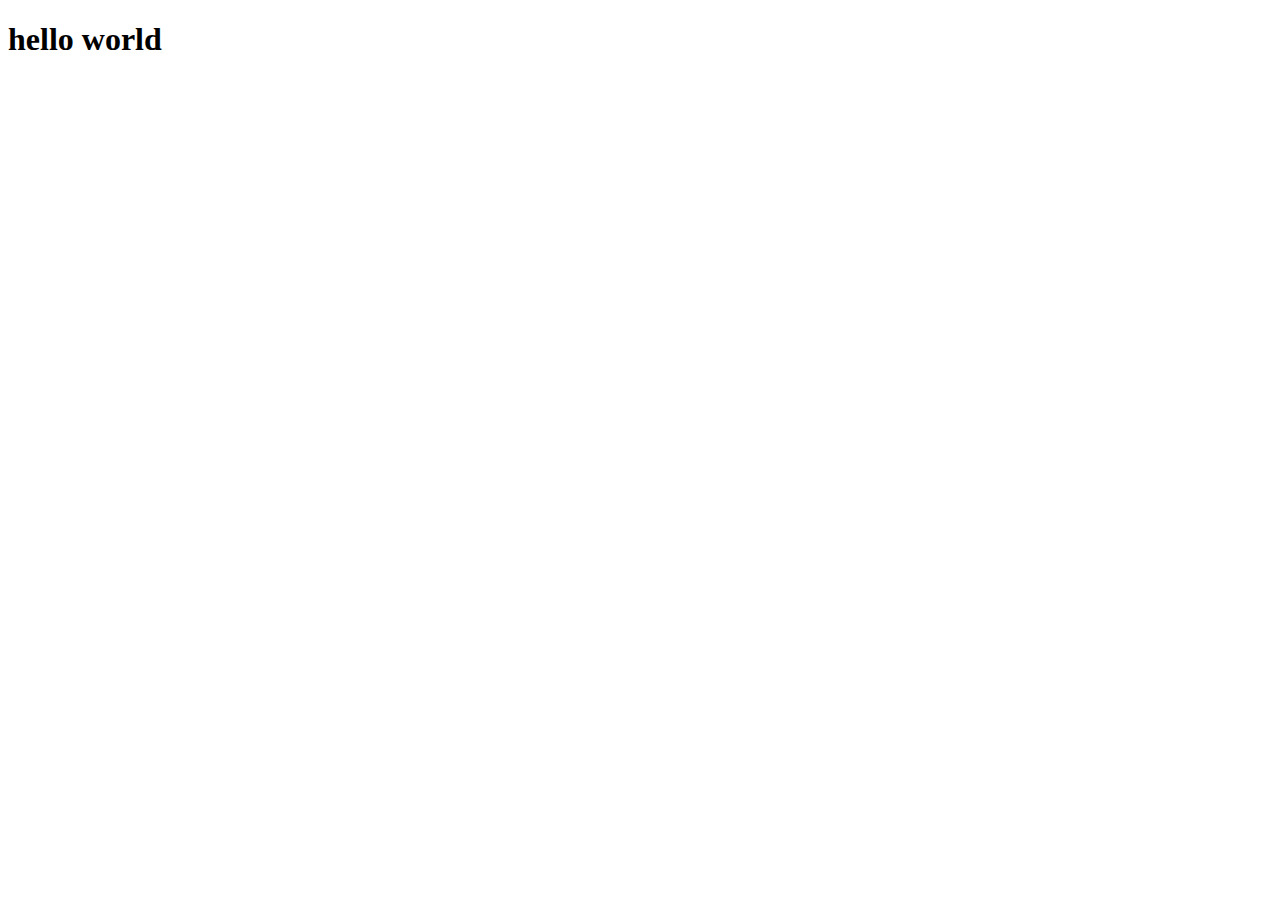
==== index.html @ f180b3b9 "Create index.html" ====
<!DOCTYPE html>
<html lang="en">
<head>
    <meta charset="UTF-8">
    <meta name="viewport" content="width=device-width, initial-scale=1.0">
    <title>Document</title>
</head>
<body>
    <h1>hello world</h1>
    
</body>
</html>
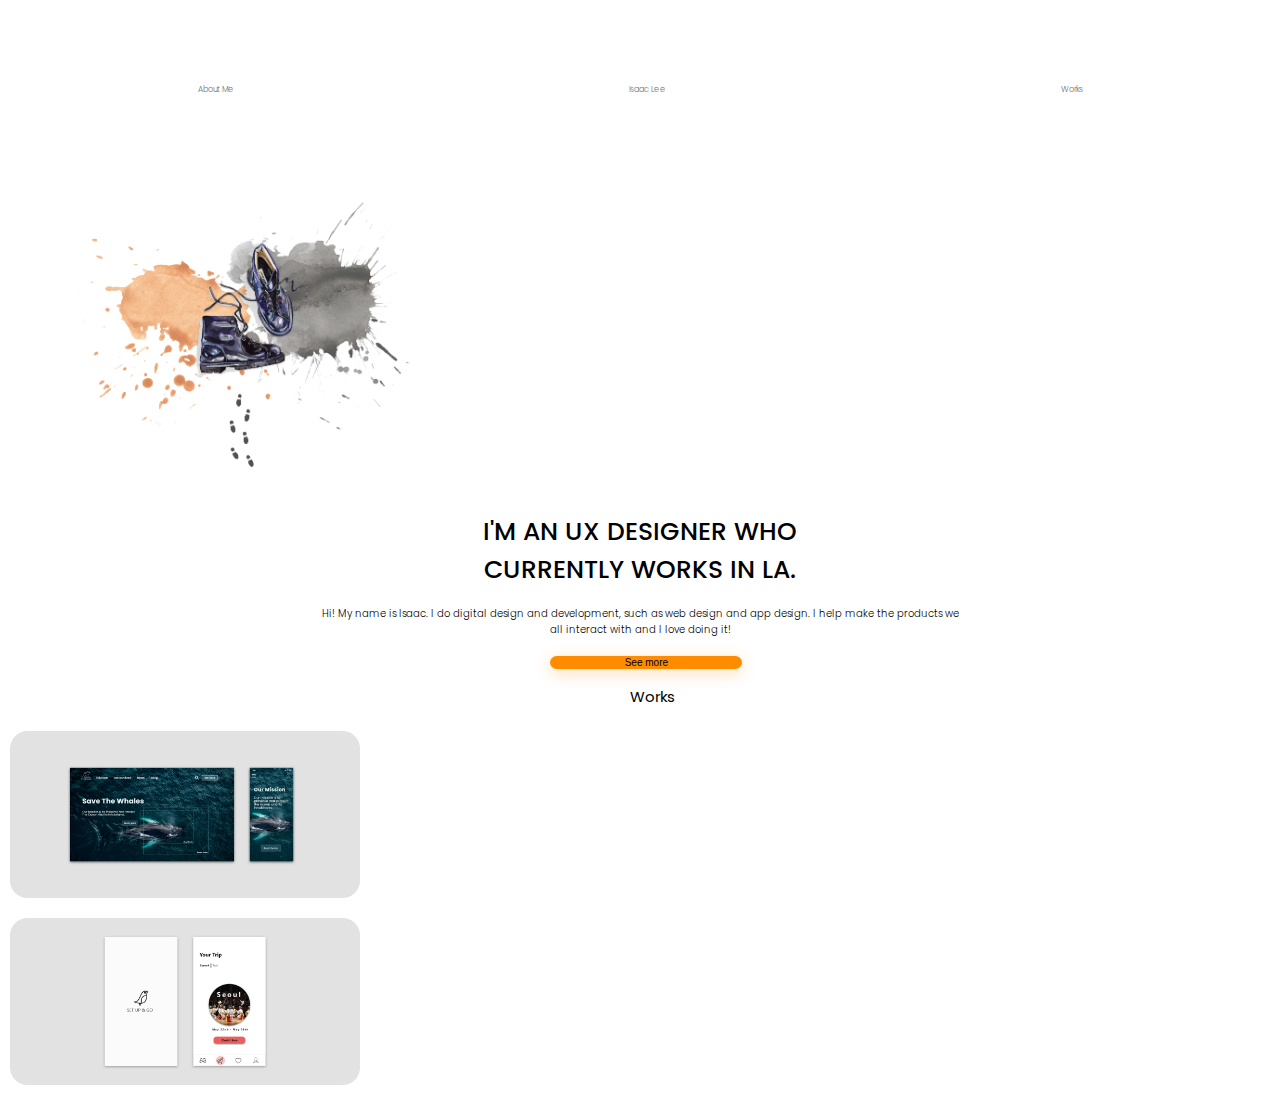
==== commit f1aaacef: "code" ====
--- a/index.html
+++ b/index.html
@@ -1,12 +1,52 @@
 <!DOCTYPE html>
 <html lang="en">
 <head>
-    <meta charset="UTF-8">
-    <meta name="viewport" content="width=device-width, initial-scale=1.0">
-    <title>Document</title>
+	<meta charset="UTF-8">
+	<meta name="viewport" content="width=device-width, initial-scale=1.0">
+	<link rel="stylesheet" href="style.css">
+	<link href="https://fonts.googleapis.com/css2?family=Poppins:ital,wght@0,100;0,200;0,300;0,400;0,500;0,600;0,700;0,800;0,900;1,100;1,200;1,300;1,400;1,500;1,600;1,700;1,800;1,900&display=swap" rel="stylesheet">
+	<title>Isaac's Portfolio</title>
 </head>
+
+
 <body>
-    <h1>hello world</h1>
-    
+	<nav class="gnb-menu">
+		<a href="">About Me</a> 
+		<a href="">Isaac Lee</a>
+		<a href="">Works</a>
+	</nav>
+	
+	<div>
+		<img class="img-hero" src="images/Group 834.png" alt="hero image">
+	</div>
+	
+	<div>
+		<h1>I'M AN UX DESIGNER WHO <br> CURRENTLY WORKS IN LA.</h1>
+		
+		<h3>Hi! My name is Isaac. I do digital design and development, such as web design and app design. I help make the products we all interact with and I love doing it!</h3>
+
+		<button> See more </button>
+
+	</div>
+
+	
+	<div>
+		<h2> Works </h2>
+
+		
+		<img class="img-whales" src="images/Group 5.png" alt="Save the whales">
+		
+		
+	
+	</div> 
+
+	<div>
+		<img class="img-birds"  src='images/Group 6.png' alt="Set up n Go">
+	</div>
+
+	
+
+
+
 </body>
 </html>--- a/style.css
+++ b/style.css
@@ -0,0 +1,116 @@
+body {
+  margin: 0;
+  background: white;
+  font-family: 'Poppins', sans-serif;
+  font-weight: 300;
+
+}
+
+
+.gnb-menu { 
+  display:flex;
+  justify-content: space-around;
+  align-items:center ;
+  height: 20vh;
+  
+  
+}
+
+.gnb-menu a { 
+  font-size: 8px;
+  color: #707070;
+  text-decoration: none;
+  position: relative;
+  padding: 6px 12px;
+}
+.gnb-menu a::after {
+  content: "";
+  position: absolute;
+  bottom: 0;
+  left: 50%;
+  transform: translateX(-50%);
+  width: 0;
+  height: 1px;
+  background: orange;
+  transition: all 0.7s ease-out;
+}
+
+.gnb-menu a:hover::after { 
+  width: 100%;
+
+}
+
+/* images */
+
+.img-hero { 
+  width: 400px;
+  display: block;
+  margin: 20px;
+}
+
+.img-whales { 
+  width: 350px;
+  display: block;
+  padding: 10px;
+  align-items: center;
+  
+}
+
+.img-birds { 
+  width: 350px;
+  display: block;
+  position: static;
+  padding: 10px;
+}
+
+/*Typography*/
+
+h1 { 
+  font-size: 25px;
+  font-weight: 500;
+  text-align: center;
+
+}
+
+h2 { 
+  text-align: center;
+  font-weight: 400;
+  font-size: 15px;
+  margin-left: 2%;
+}
+
+h3 { 
+  font-size: 10px ;
+  font-weight: 350;
+  text-align: center;
+  margin-left: 25%;
+  margin-right: 25%;
+  
+}
+
+
+/*button*/
+
+button { 
+  border-radius: 30px;
+  border: none;
+  color: black;
+  background-color: #ff8c00;
+  font-size: 10px;
+  box-shadow: 0 4px 16px rgba(255, 140, 0, 0.3);
+  width: 15%;
+  margin-left: 43%;
+  margin-right: 35%;
+  transition: 0.7s;
+  outline: none;
+}
+
+button :focus {
+  outline: none;
+}
+
+button:hover {
+  background-color: rgba(255, 72, 0, 0.863);
+  cursor: pointer;
+  box-shadow: 0 2px 4px rgba(255, 140, 0, 0.6);
+ }
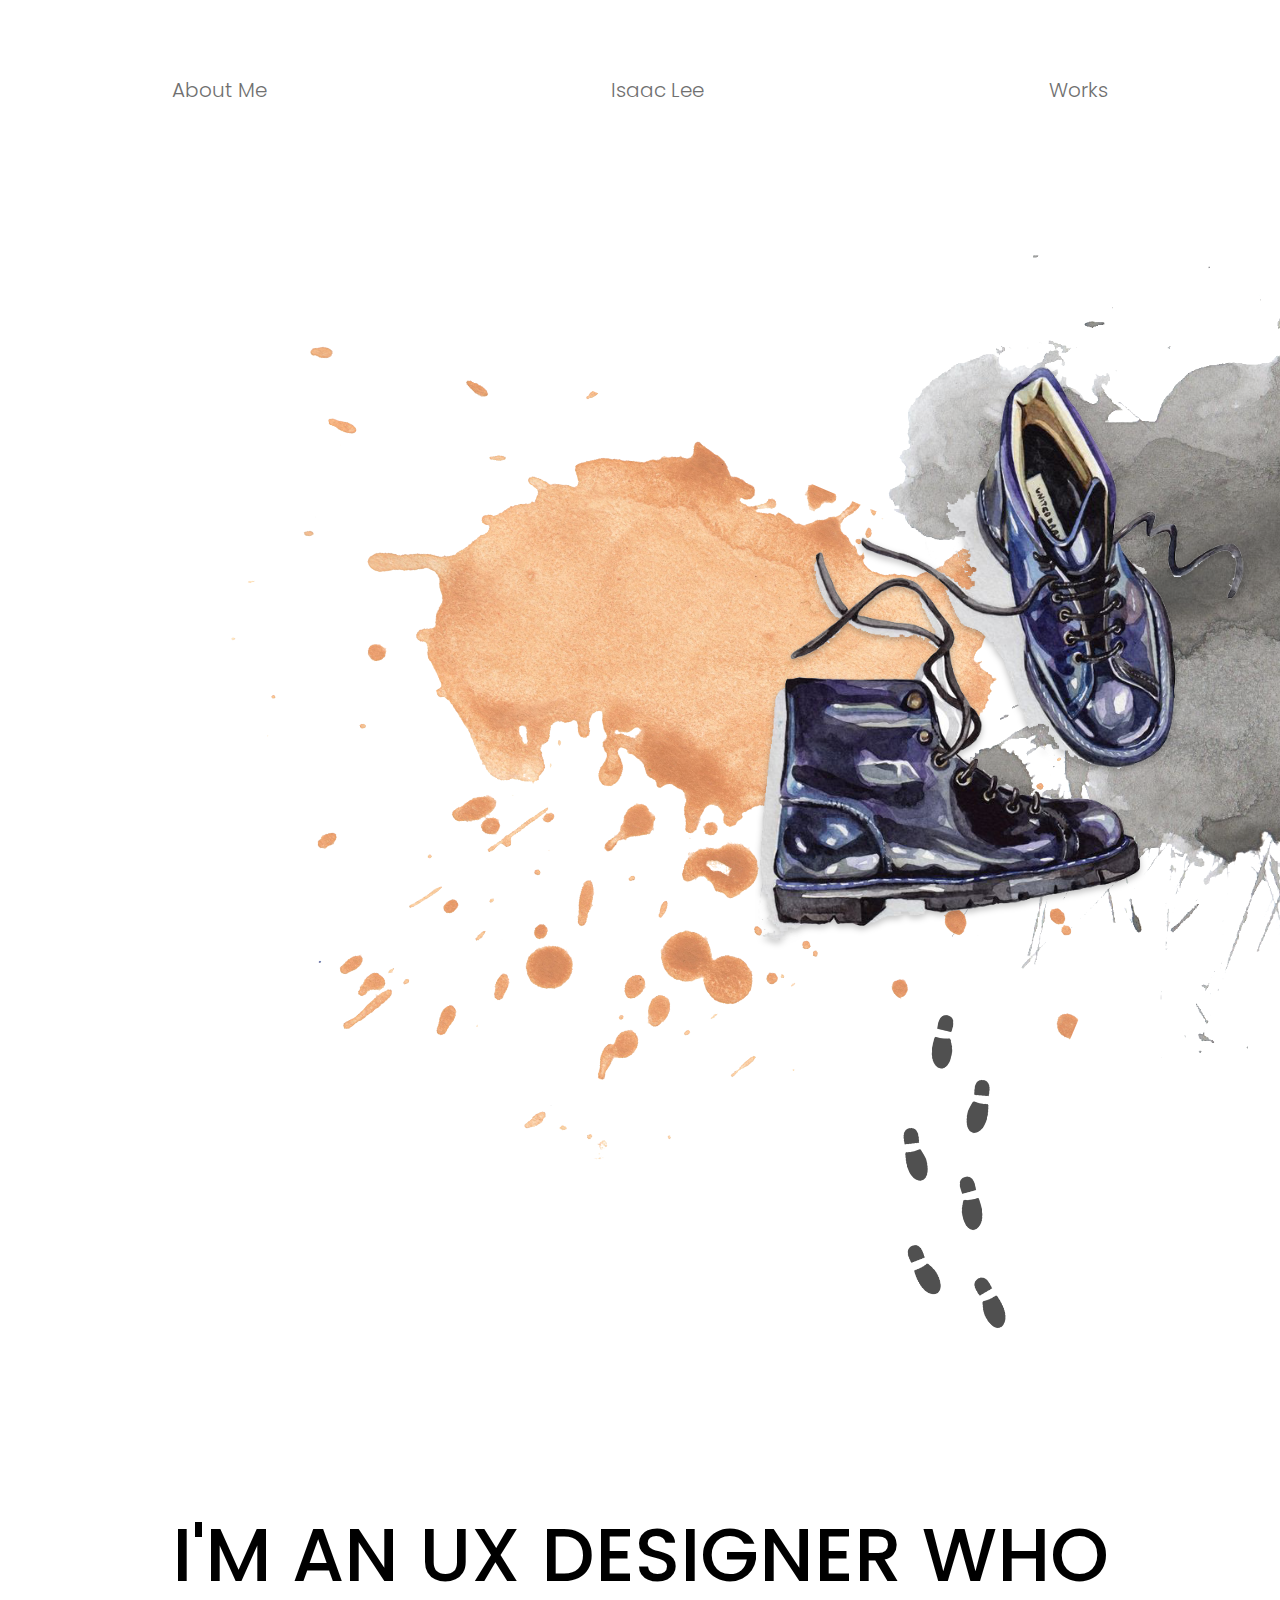
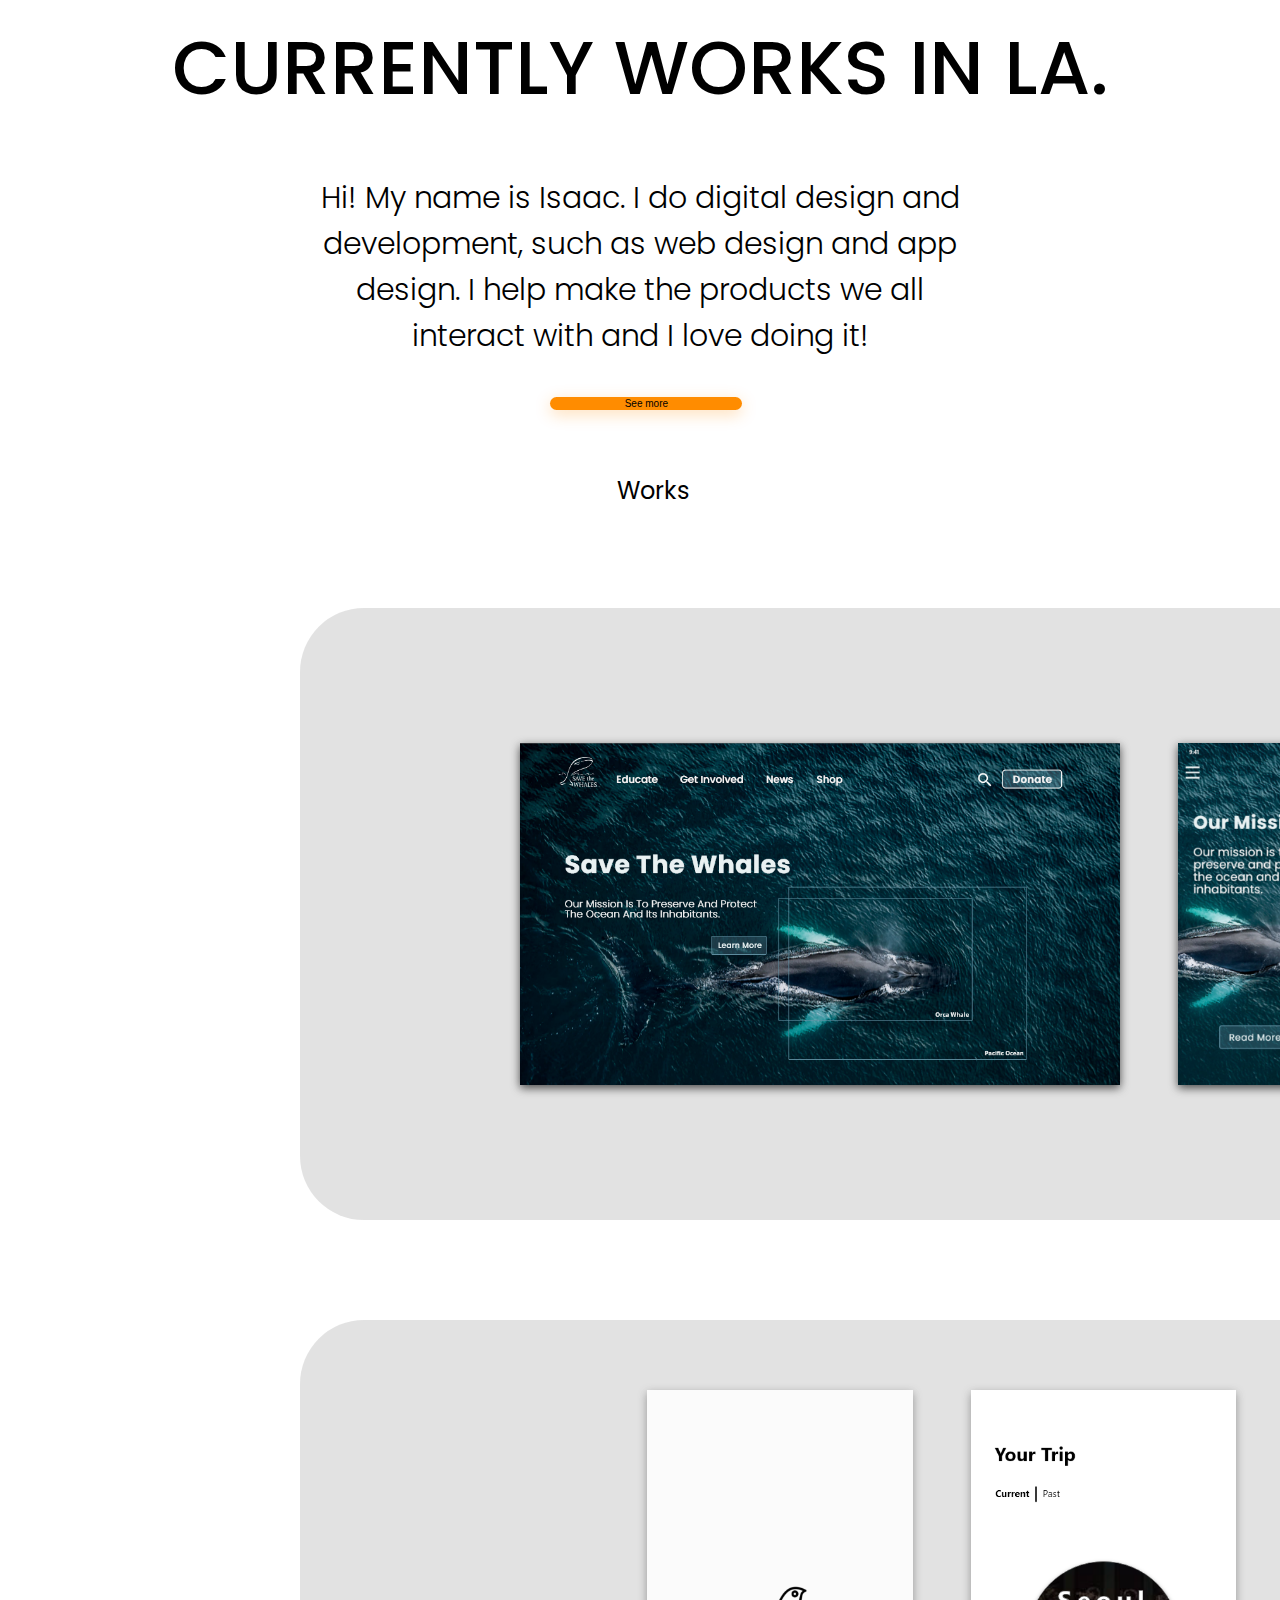
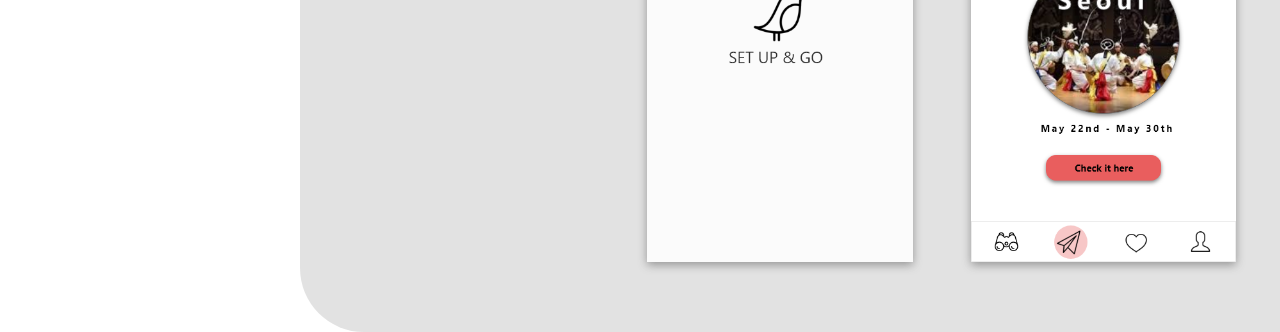
==== commit 6030e77b: "e" ====
--- a/index.html
+++ b/index.html
@@ -3,7 +3,7 @@
 <head>
 	<meta charset="UTF-8">
 	<meta name="viewport" content="width=device-width, initial-scale=1.0">
-	<link rel="stylesheet" href="style.css">
+	<link rel="stylesheet" href="css/styles.css">
 	<link href="https://fonts.googleapis.com/css2?family=Poppins:ital,wght@0,100;0,200;0,300;0,400;0,500;0,600;0,700;0,800;0,900;1,100;1,200;1,300;1,400;1,500;1,600;1,700;1,800;1,900&display=swap" rel="stylesheet">
 	<title>Isaac's Portfolio</title>
 </head>
@@ -28,20 +28,19 @@
 		<button> See more </button>
 
 	</div>
-
+	
 	
 	<div>
 		<h2> Works </h2>
 
+		<img src="images/Group 5.png" alt="Save the whales">
+
+		<img src='images/Group 6.png' alt="Set up n Go">
+	</div>
+	
+	<div>
+
 		
-		<img class="img-whales" src="images/Group 5.png" alt="Save the whales">
-		
-		
-	
-	</div> 
-
-	<div>
-		<img class="img-birds"  src='images/Group 6.png' alt="Set up n Go">
 	</div>
 
 	
--- a/css/styles.css
+++ b/css/styles.css
@@ -0,0 +1,108 @@
+body {
+  margin: 0;
+  background: white;
+  font-family: 'Poppins', sans-serif;
+  font-weight: 300;
+
+}
+
+
+.gnb-menu { 
+  display:flex;
+  justify-content: space-around;
+  align-items:center ;
+  height: 20vh;
+  
+  
+}
+
+.gnb-menu a { 
+  font-size:  20px;
+  color: #707070;
+  text-decoration: none;
+  position: relative;
+  padding: 6px 12px;
+}
+.gnb-menu a::after {
+  content: "";
+  position: absolute;
+  bottom: 0;
+  left: 50%;
+  transform: translateX(-50%);
+  width: 0;
+  height: 2px;
+  background: orange;
+  transition: all 0.5s ease-out;
+}
+
+.gnb-menu a:hover::after { 
+  width: 100%;
+
+}
+
+
+
+/* images */
+
+
+img:not(.img-hero) { 
+  margin-top: 100px;
+  padding-left: 300px;
+  display: flex;
+  justify-content: center;
+  
+
+}
+
+/*Typography*/
+
+h1 { 
+  font-size: 75px;
+  font-weight: 500;
+  text-align: center;
+
+}
+
+h2 { 
+  text-align: center;
+  font-weight: 400;
+  font-size: px;
+  margin-left: 2%;
+  padding-top: 40px;
+}
+
+h3 { 
+  font-size: 30px ;
+  font-weight: 350;
+  text-align: center;
+  margin-left: 25%;
+  margin-right: 25%;
+  
+}
+
+
+/*button*/
+
+button { 
+  border-radius: 30px;
+  border: none;
+  color: black;
+  background-color: #ff8c00;
+  font-size: 10px;
+  box-shadow: 0 4px 16px rgba(255, 140, 0, 0.3);
+  width: 15%;
+  margin-left: 43%;
+  margin-right: 35%;
+  transition: 0.7s;
+  outline: none;
+}
+
+button :focus {
+  outline: none;
+}
+
+button:hover {
+  background-color: rgba(255, 72, 0, 0.863);
+  cursor: pointer;
+  box-shadow: 0 2px 4px rgba(255, 140, 0, 0.6);
+ }
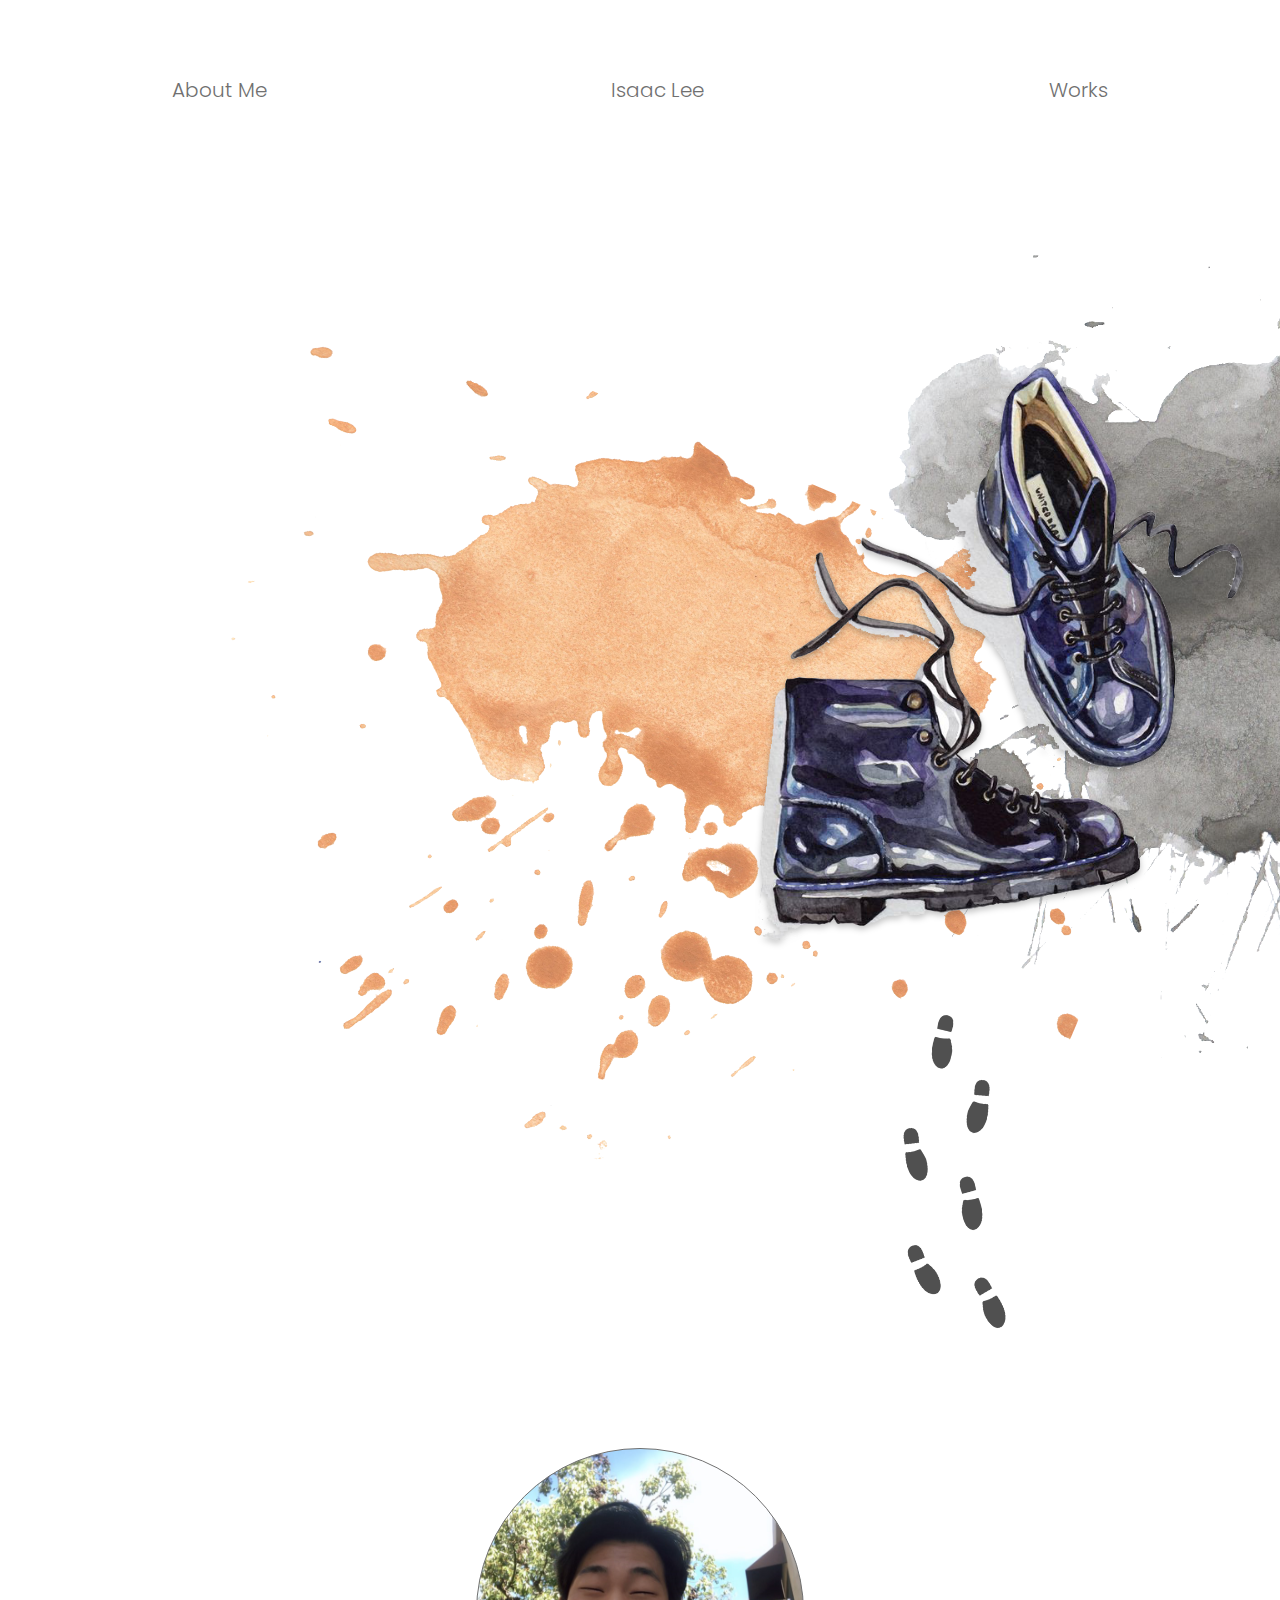
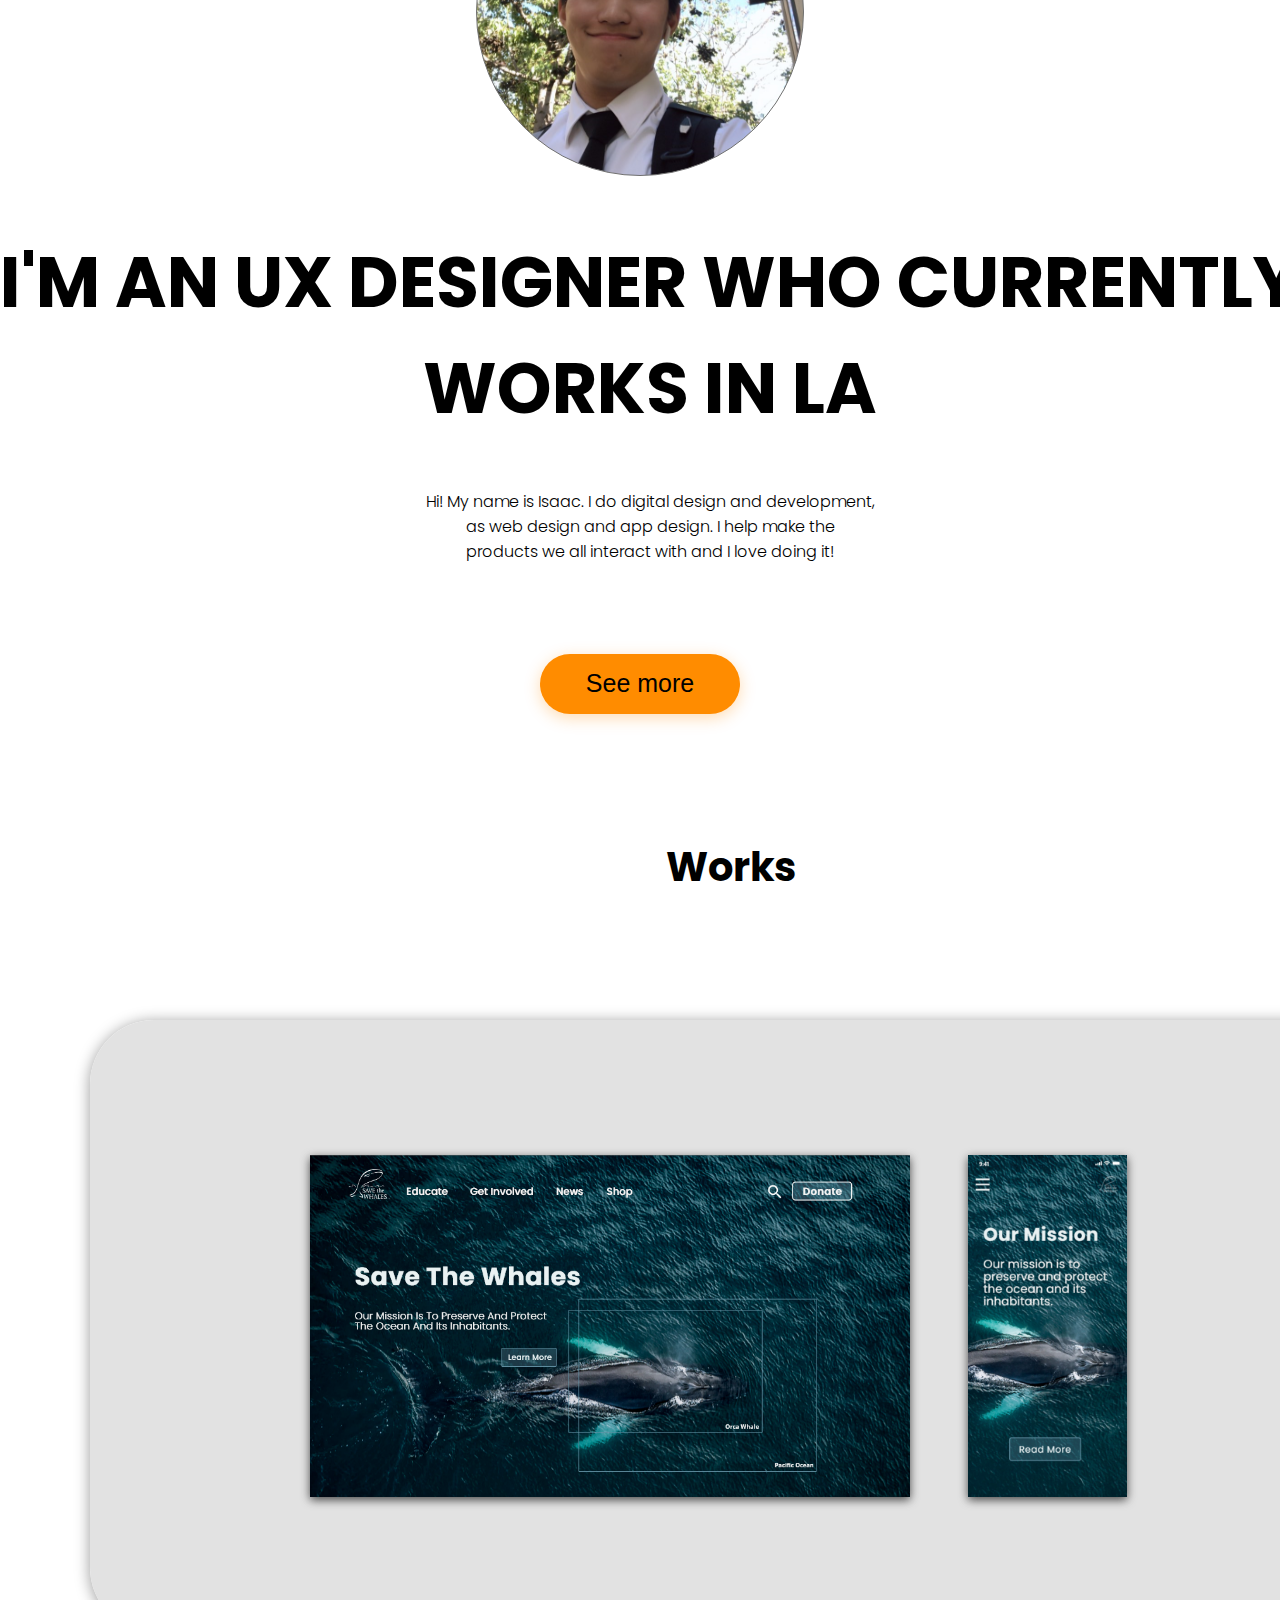
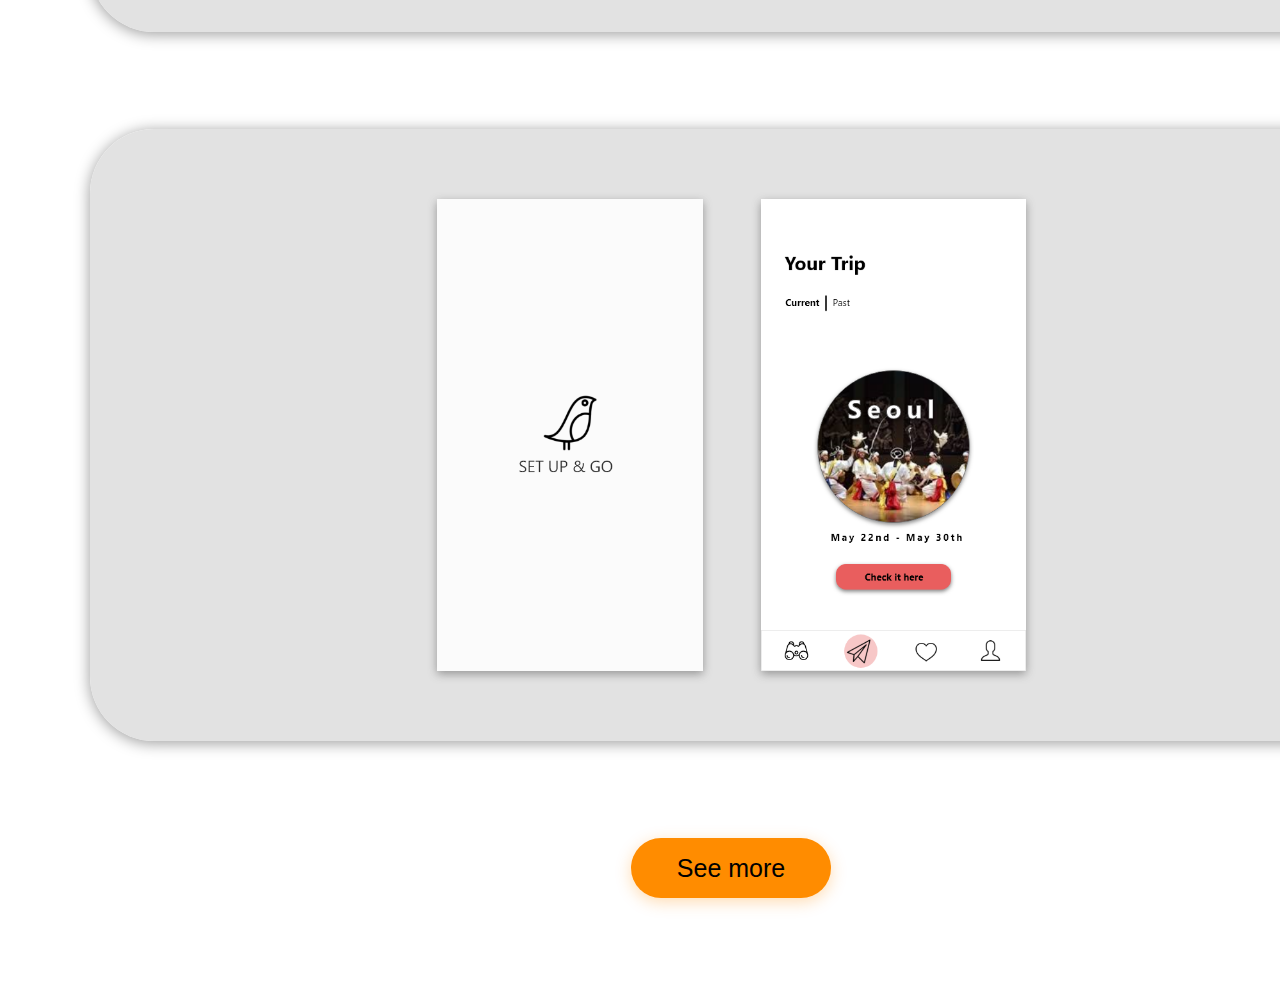
==== commit 116e5bff: "change" ====
--- a/index.html
+++ b/index.html
@@ -11,41 +11,79 @@
 
 <body>
 	<nav class="gnb-menu">
-		<a href="">About Me</a> 
-		<a href="">Isaac Lee</a>
-		<a href="">Works</a>
+		<a href="About_me.html">About Me</a>
+		<a href="index.html">Isaac Lee</a>
+		<a href="works.html">Works</a>
 	</nav>
-	
-	<div>
-		<img class="img-hero" src="images/Group 834.png" alt="hero image">
-	</div>
-	
-	<div>
-		<h1>I'M AN UX DESIGNER WHO <br> CURRENTLY WORKS IN LA.</h1>
+	<div class="images">
+		<div class="hero"><img src="images/Hero_image.png" alt=""></div>
 		
-		<h3>Hi! My name is Isaac. I do digital design and development, such as web design and app design. I help make the products we all interact with and I love doing it!</h3>
-
-		<button> See more </button>
+		<img src="images/Profile.png" alt="">
 
 	</div>
 	
-	
-	<div>
-		<h2> Works </h2>
+	<div class="container">
+		<div class="text">
+			<h1>I'M AN UX DESIGNER WHO CURRENTLY WORKS IN LA</h1>
+			<p>Hi! My name is Isaac. I do digital design and development, 
+				<br> as web design and app design. I help make the 
+				<br> products we all interact with and I love doing it!</p>
+		</div>
 
-		<img src="images/Group 5.png" alt="Save the whales">
+		<div class="button">
+			<button>See more</button>
+		</div>
+	</div>
 
-		<img src='images/Group 6.png' alt="Set up n Go">
+	<div class="works">
+		<h2> Works</h2>
+		<img src="images/Group 5.png" alt="whales">
+		<img src="images/Group 6.png" alt="birds">
+
+		<div class="button">
+			<button>See more</button>
+		</div>
+		
+
 	</div>
 	
-	<div>
-
-		
-	</div>
-
 	
 
 
 
 </body>
-</html>+</html>
+
+
+
+
+<!--
+
+  <nav class="gnb-menu">
+	<a href="">About Me</a> 
+	<a href="">Isaac Lee</a>
+	<a href="">Works</a>
+</nav>
+
+<div>
+	<img class="img-hero" src="images/Group 834.png" alt="hero image">
+</div>
+
+<div>
+	<h1>I'M AN UX DESIGNER WHO <br> CURRENTLY WORKS IN LA.</h1>
+	
+	<h3>Hi! My name is Isaac. I do digital design and development, such as web design and app design. I help make the products we all interact with and I love doing it!</h3>
+
+	<button> See more </button>
+
+</div>
+
+
+<div>
+	<h2> Works </h2>
+
+	<img src="images/Group 5.png" alt="Save the whales">
+
+	<img src='images/Group 6.png' alt="Set up n Go">
+</div> 
+ -->--- a/css/styles.css
+++ b/css/styles.css
@@ -1,3 +1,4 @@
+
 body {
   margin: 0;
   background: white;
@@ -6,6 +7,7 @@
 
 }
 
+/*nav*/
 
 .gnb-menu { 
   display:flex;
@@ -41,8 +43,172 @@
 }
 
 
-
-/* images */
+/*divs*/
+
+
+div.works {
+  display: inline-block;
+  align-self: center;
+  text-align: center;
+  margin: 10vh;
+}
+
+div.images {
+  text-align: center;
+}
+
+div.hero {
+  text-align: center;
+  margin-right: 20vh;
+}
+
+div.text {
+  text-align: center;
+  width: 1300px;
+  align-self: center;
+  margin: auto;
+}
+
+
+
+/* typography */
+
+h1 {
+  text-align: center;
+  font-size: 70px;
+
+}
+
+p { 
+  text-align: center;
+}
+
+h2 { 
+  font-size: 40px;
+
+}
+
+/* button */
+
+.button {
+  align-self: center;
+  text-align: center;
+  margin-top: 10vh;
+}
+
+button { 
+  border-radius: 43px;
+  height: 60px;
+  width: 200px;
+  font-size: 25px;
+  border: none;
+  box-shadow: 0 4px 16px rgba(255, 140, 0, 0.3);
+  color: black;
+  background-color: #ff8c00;
+  transition: 0.7s;
+}
+
+button :focus {
+  outline: none;
+}
+
+button:hover {
+  background-color: rgba(255, 72, 0, 0.863);
+  cursor: pointer;
+  box-shadow: 0 2px 40px rgba(255, 140, 0, 0.7);
+  color: #ffffff;
+ }
+
+/*images*/
+.works img {
+  margin-top: 10vh;
+  box-shadow:0 2px 15px rgba(0, 0, 0, 0.4); 
+  border-radius: 64px ;
+}
+
+
+
+
+
+
+
+
+
+
+
+
+
+
+
+
+
+
+
+
+
+
+
+
+
+
+
+
+
+
+
+
+
+
+
+
+
+
+
+/* body {
+  margin: 0;
+  background: white;
+  font-family: 'Poppins', sans-serif;
+  font-weight: 300;
+
+}
+
+
+.gnb-menu { 
+  display:flex;
+  justify-content: space-around;
+  align-items:center ;
+  height: 20vh;
+  
+  
+}
+
+.gnb-menu a { 
+  font-size:  20px;
+  color: #707070;
+  text-decoration: none;
+  position: relative;
+  padding: 6px 12px;
+}
+.gnb-menu a::after {
+  content: "";
+  position: absolute;
+  bottom: 0;
+  left: 50%;
+  transform: translateX(-50%);
+  width: 0;
+  height: 2px;
+  background: orange;
+  transition: all 0.5s ease-out;
+}
+
+.gnb-menu a:hover::after { 
+  width: 100%;
+
+}
+
+
+
+/* images 
 
 
 img:not(.img-hero) { 
@@ -50,11 +216,10 @@
   padding-left: 300px;
   display: flex;
   justify-content: center;
-  
-
-}
-
-/*Typography*/
+}
+  */
+
+/*Typography
 
 h1 { 
   font-size: 75px;
@@ -66,34 +231,37 @@
 h2 { 
   text-align: center;
   font-weight: 400;
-  font-size: px;
+  font-size: 50px;
   margin-left: 2%;
-  padding-top: 40px;
+  margin-top: 300px;
 }
 
 h3 { 
   font-size: 30px ;
   font-weight: 350;
-  text-align: center;
   margin-left: 25%;
   margin-right: 25%;
-  
-}
-
-
-/*button*/
+  text-align: center;
+  
+}
+
+*/
+
+
+/*button
 
 button { 
   border-radius: 30px;
+  width: 200px;
+  height: 50px;
   border: none;
   color: black;
   background-color: #ff8c00;
-  font-size: 10px;
+  font-size: 20px;
   box-shadow: 0 4px 16px rgba(255, 140, 0, 0.3);
-  width: 15%;
   margin-left: 43%;
   margin-right: 35%;
-  transition: 0.7s;
+  transition: 0.6s;
   outline: none;
 }
 
@@ -106,3 +274,7 @@
   cursor: pointer;
   box-shadow: 0 2px 4px rgba(255, 140, 0, 0.6);
  }
+
+ */
+
+ 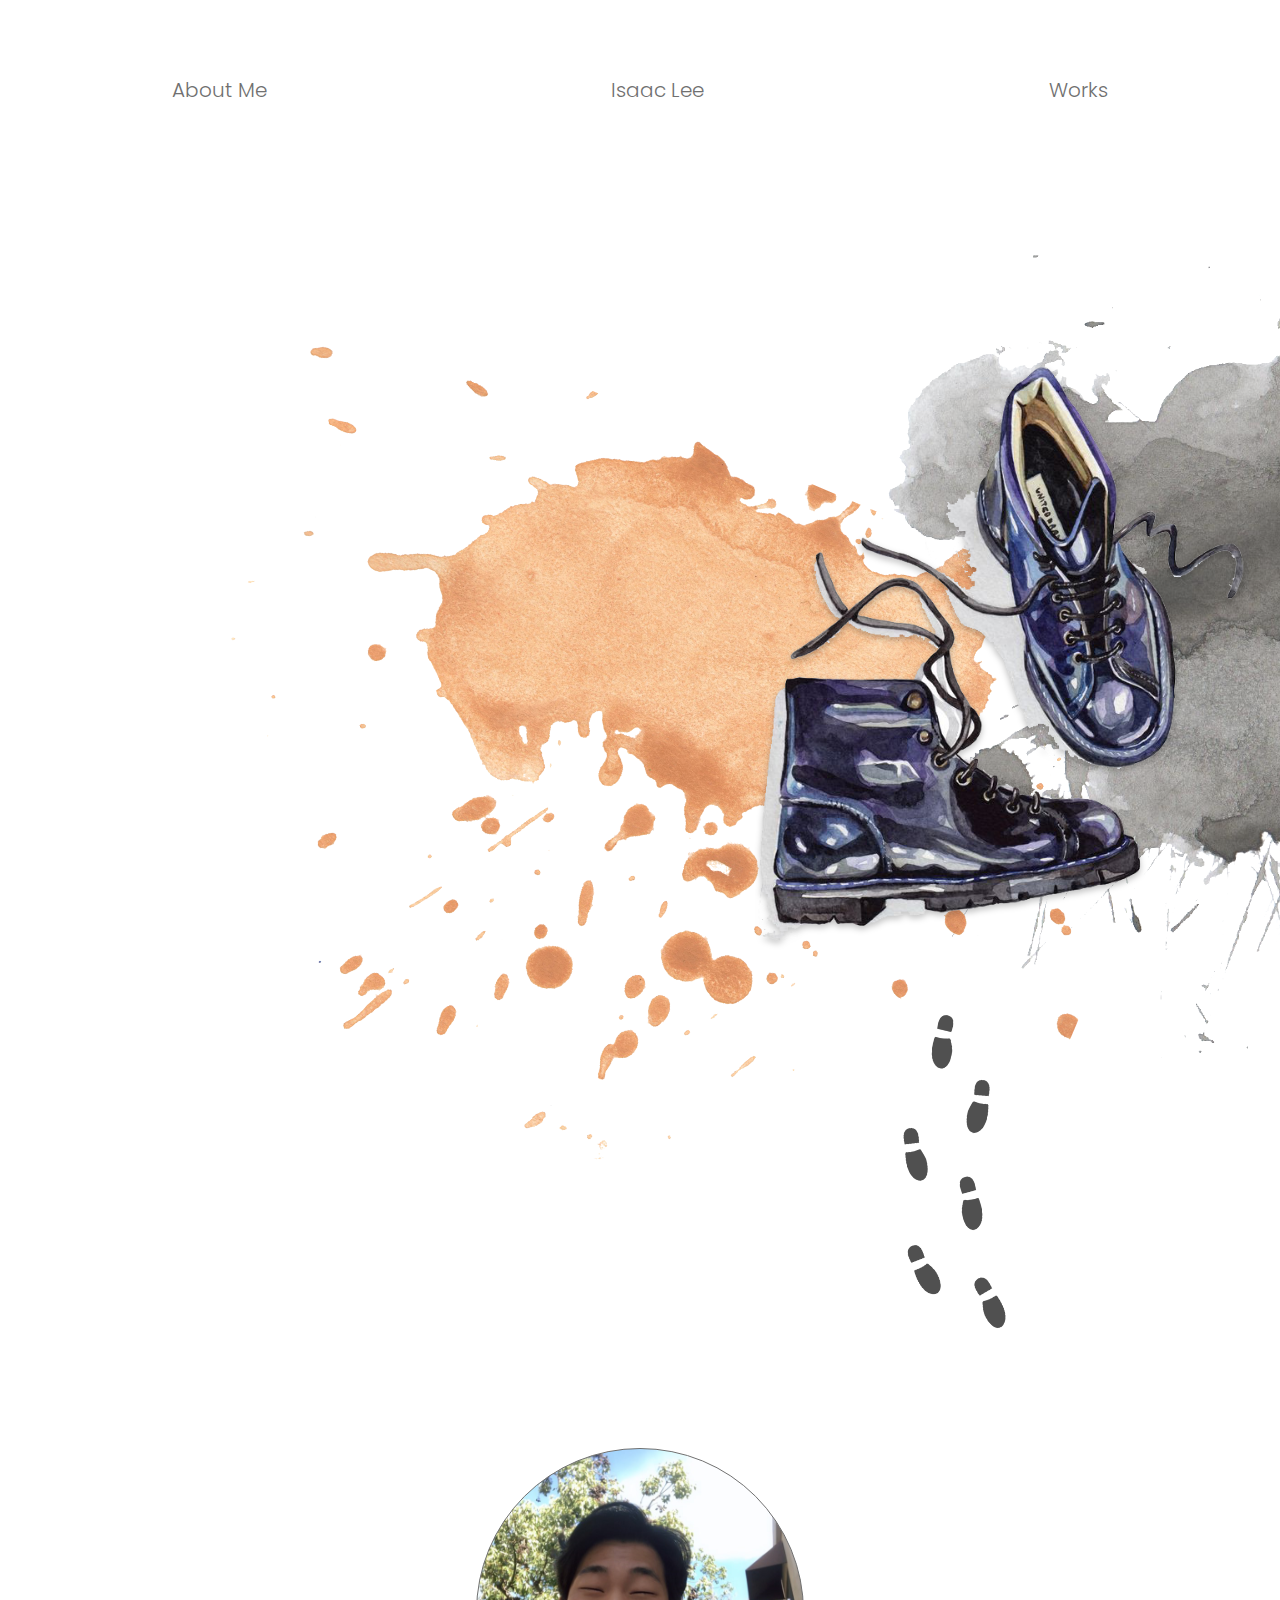
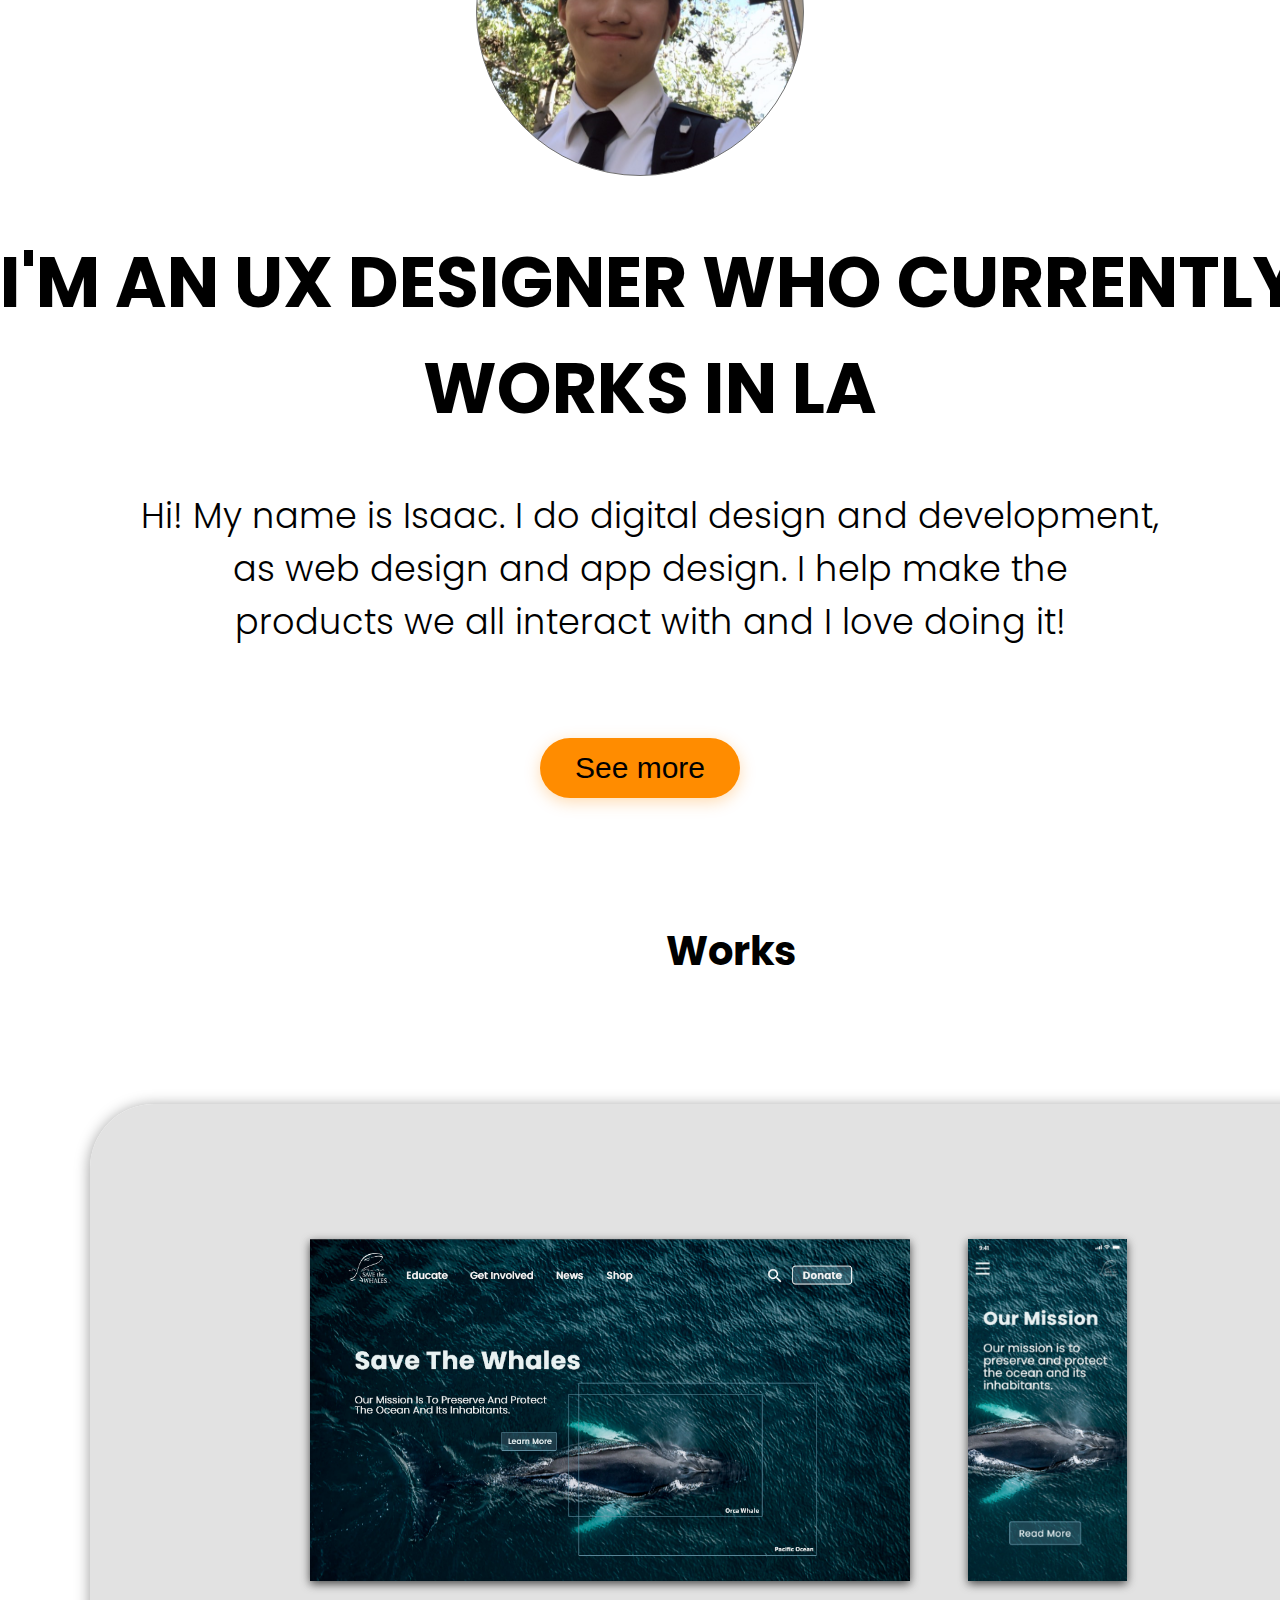
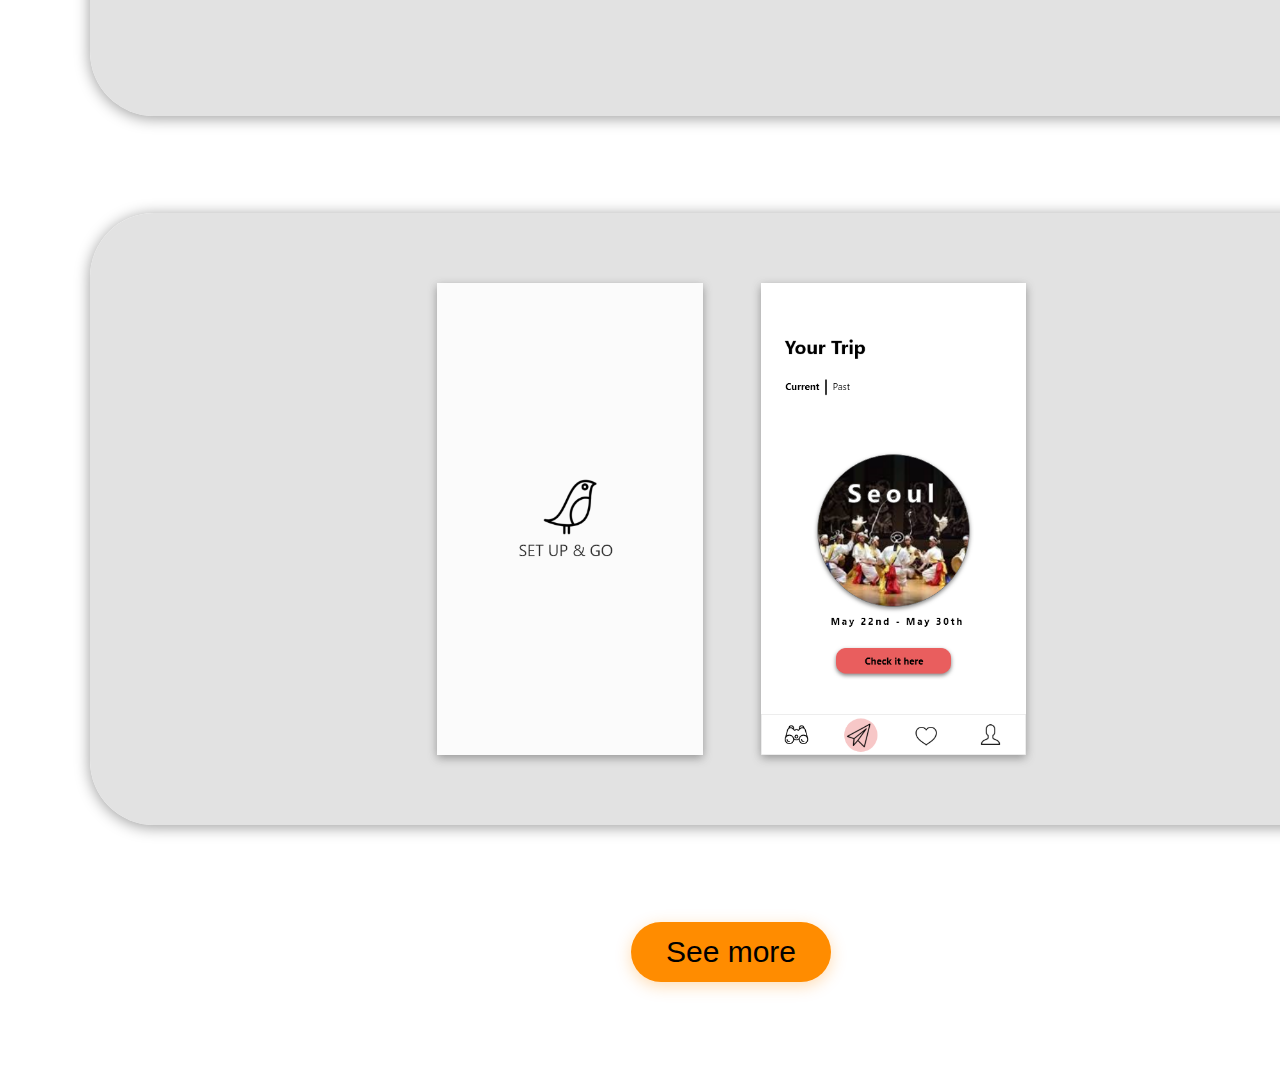
==== commit d37471cf: "s" ====
--- a/index.html
+++ b/index.html
@@ -31,7 +31,7 @@
 		</div>
 
 		<div class="button">
-			<button>See more</button>
+			<a href="About_me.html"><button>See more</button></a>
 		</div>
 	</div>
 
--- a/css/styles.css
+++ b/css/styles.css
@@ -69,8 +69,20 @@
   margin: auto;
 }
 
-
-
+div.contact  {
+  text-align: center;
+  margin-top: 10vh;
+
+}
+
+div.experience { 
+  text-align: center;
+  margin-top: 10vh;
+}
+
+div.certificate  { 
+  text-align: center;
+}
 /* typography */
 
 h1 {
@@ -79,8 +91,9 @@
 
 }
 
-p { 
-  text-align: center;
+.text p { 
+  text-align: center;
+  font-size: 35px;
 }
 
 h2 { 
@@ -88,6 +101,32 @@
 
 }
 
+h3 {
+  font-size: 30px;
+}
+
+h4 {
+  font-weight: 450;
+  font-size: 25px;
+}
+
+ .secondh4 {
+  margin-top: 10vh;
+}
+
+ul {
+ display: inline-block;
+ text-align: left;
+}
+
+.contact p {
+  font-size: 18px;
+}
+
+hr {
+  width: 25%;
+  ;
+}
 /* button */
 
 .button {
@@ -100,7 +139,7 @@
   border-radius: 43px;
   height: 60px;
   width: 200px;
-  font-size: 25px;
+  font-size: 30px;
   border: none;
   box-shadow: 0 4px 16px rgba(255, 140, 0, 0.3);
   color: black;
@@ -125,11 +164,6 @@
   box-shadow:0 2px 15px rgba(0, 0, 0, 0.4); 
   border-radius: 64px ;
 }
-
-
-
-
-
 
 
 
